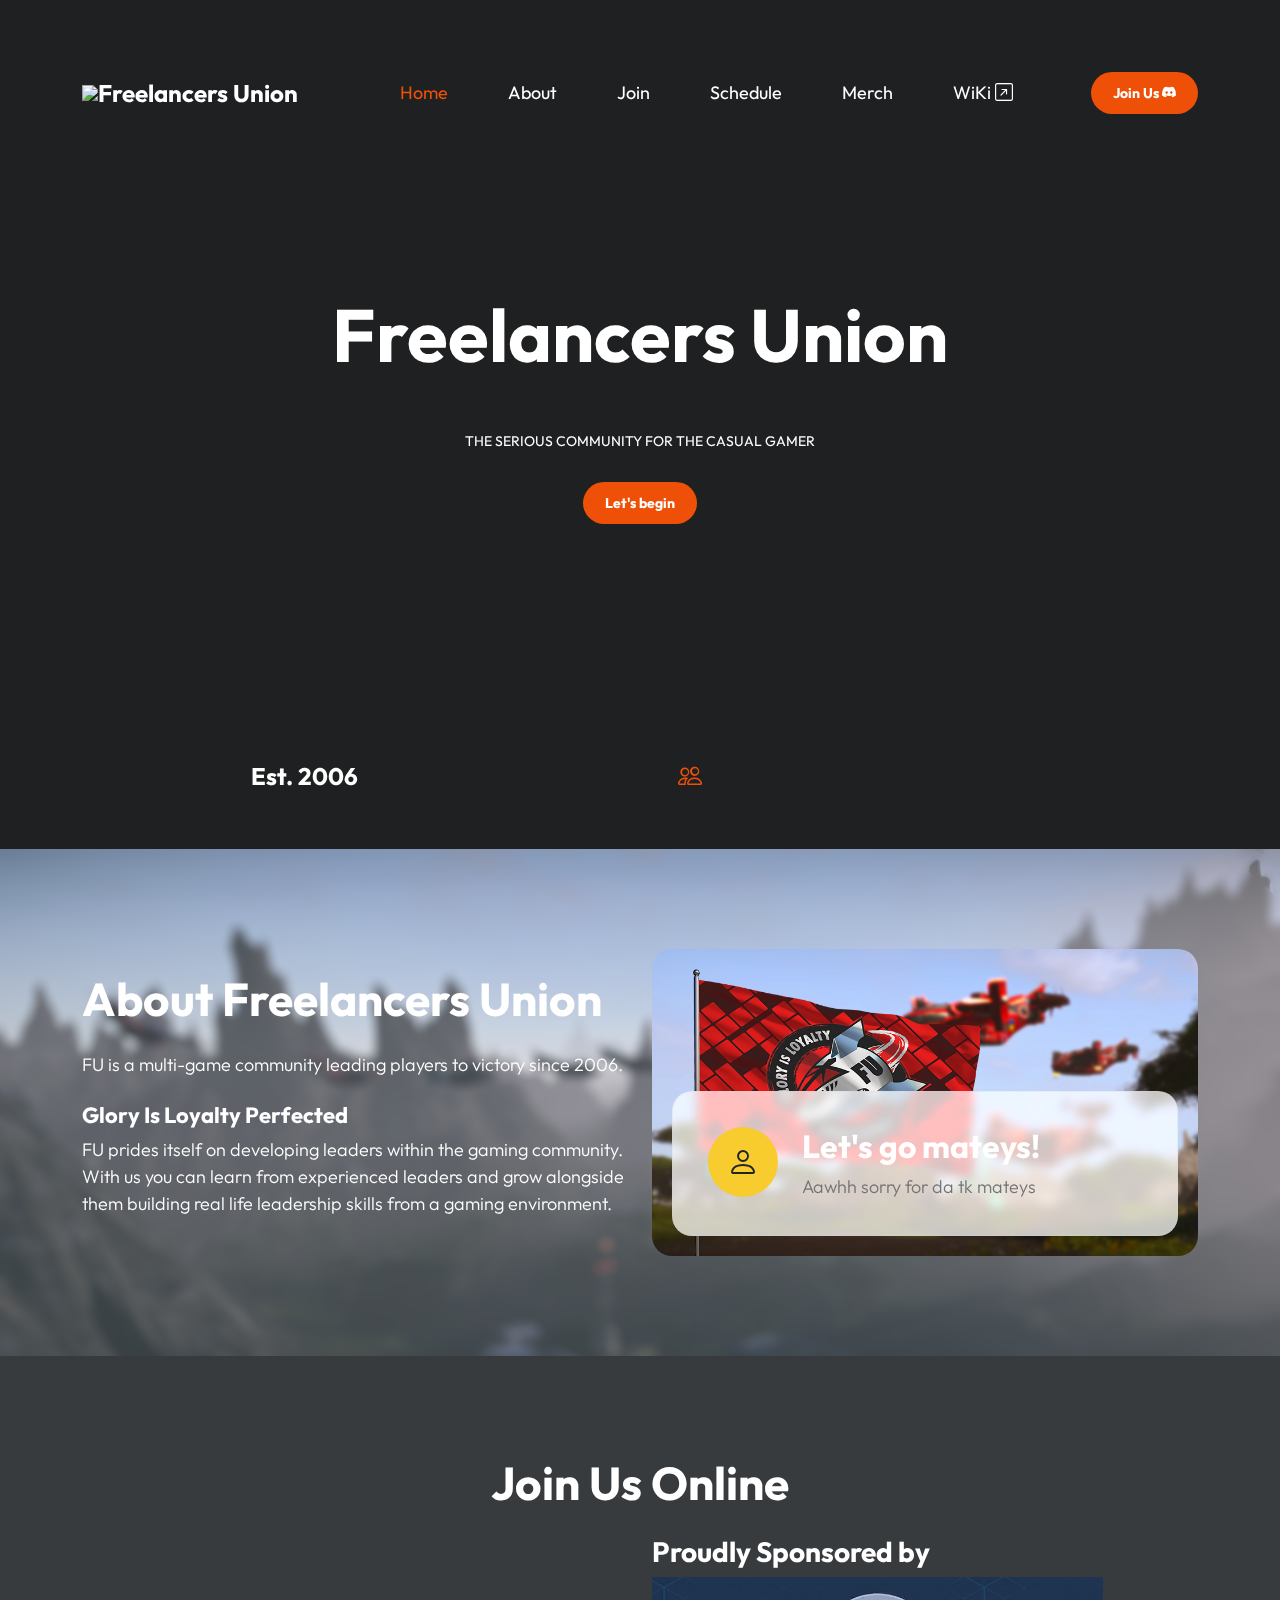
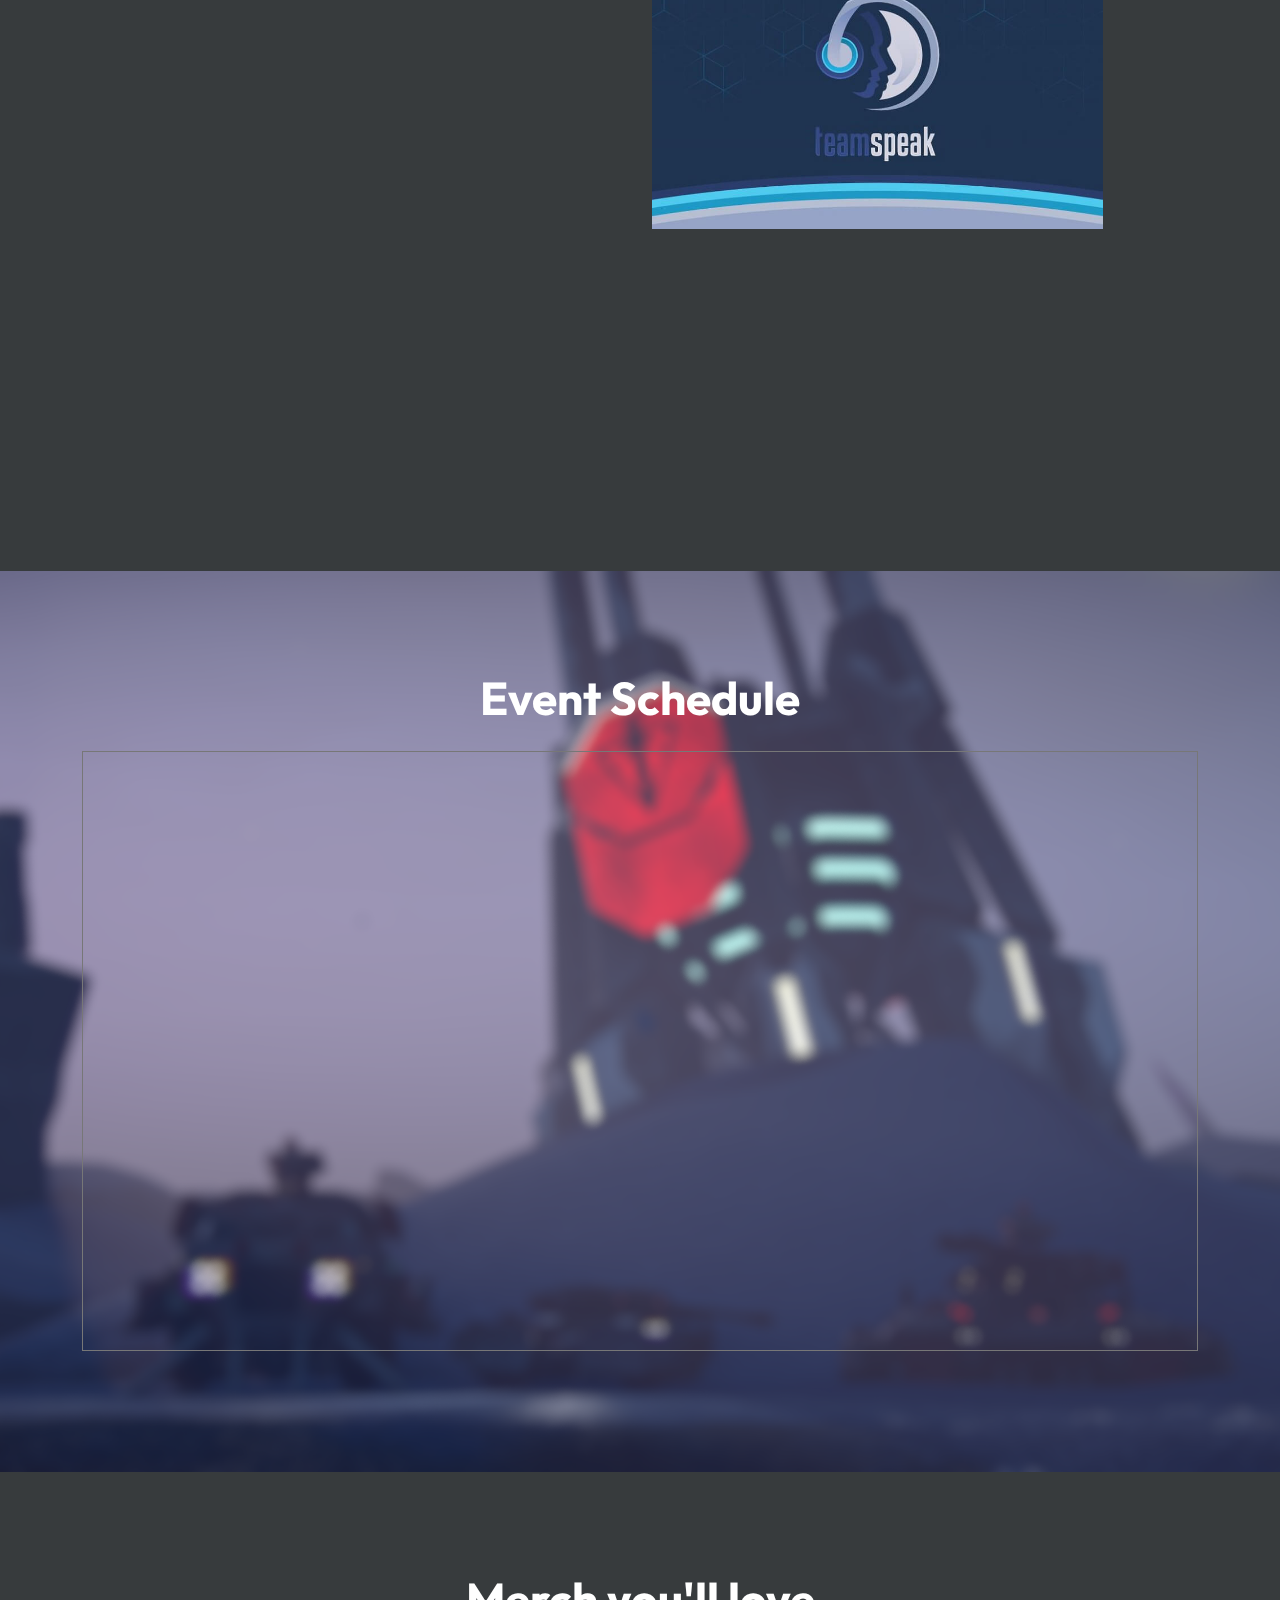
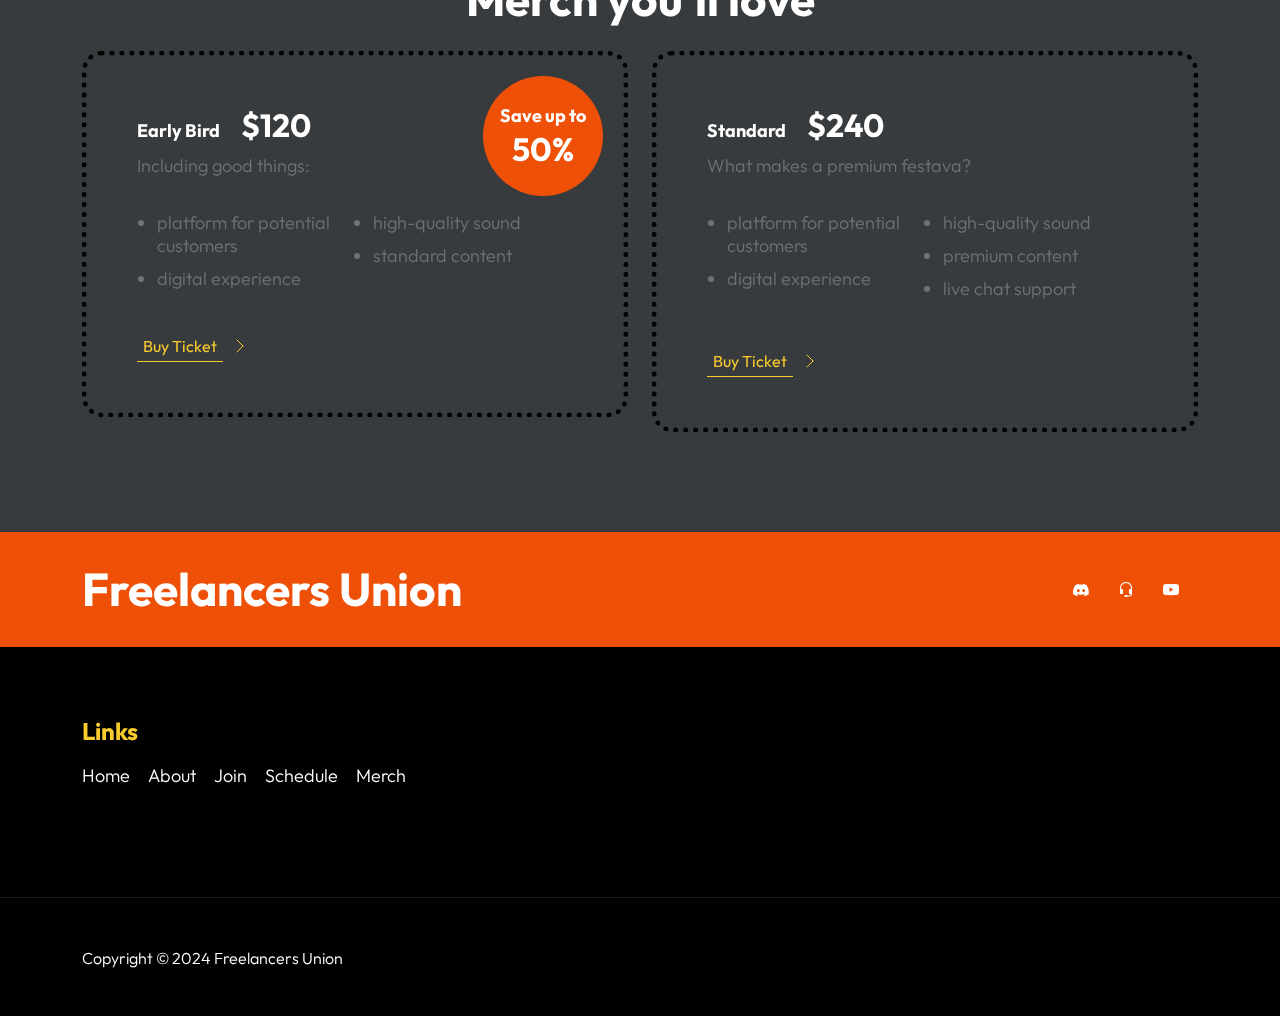
==== src/index.html @ ed197ad0 "WiP" ====
<!doctype html>
<html lang="en">
    <head>
        <meta charset="utf-8">
        <meta name="viewport" content="width=device-width, initial-scale=1">
        <link rel="icon" type="image/x-icon" href="favicon.ico">
        <meta name="description" content="">
        <meta name="author" content="">

        <title>Freelancers Union</title>

        <!-- CSS FILES -->        
        <link rel="preconnect" href="https://fonts.googleapis.com">
        
        <link rel="preconnect" href="https://fonts.gstatic.com" crossorigin>
        
        <link href="https://fonts.googleapis.com/css2?family=Outfit:wght@100;200;400;700&display=swap" rel="stylesheet">
                
        <link href="css/bootstrap.min.css" rel="stylesheet">

        <link href="css/bootstrap-icons.css" rel="stylesheet">

        <link href="css/templatemo-festava-live.css" rel="stylesheet">
        

    </head>
    
    <body>

        <main>




            <nav class="navbar navbar-expand-lg">
                <div class="container">
                    <img src="favicon.ico"></img>
                    <a class="navbar-brand" href="index.html">
                        Freelancers Union
                    </a>

                    <a href="https://discord.com/invite/axzCaZq" class="btn custom-btn d-lg-none ms-auto me-4" style="display: flex; align-items: center;">
                        Join Us 
                        <img src="images/white-discord.png" alt="Discord" style="height: 20px; margin-left: 5px;">
                    </a>
    
                    <button class="navbar-toggler" type="button" data-bs-toggle="collapse" data-bs-target="#navbarNav" aria-controls="navbarNav" aria-expanded="false" aria-label="Toggle navigation">
                        <span class="navbar-toggler-icon"></span>
                    </button>
    
                    <div class="collapse navbar-collapse" id="navbarNav">
                        <ul class="navbar-nav align-items-lg-center ms-auto me-lg-5">
                            <li class="nav-item">
                                <a class="nav-link click-scroll" href="#section_1">Home</a>
                            </li>
    
                            <li class="nav-item">
                                <a class="nav-link click-scroll" href="#section_2">About</a>
                            </li>
    
                            <li class="nav-item">
                                <a class="nav-link click-scroll" href="#section_3">Join</a>
                            </li>

                            <li class="nav-item">
                                <a class="nav-link click-scroll" href="#section_4">Schedule</a>
                            </li>

                            <li class="nav-item">
                                <a class="nav-link click-scroll" href="#section_5">Merch</a>
                            </li>

                            <li class="nav-item">
                                <a class="nav-link click-scroll" href="https://wiki.fugaming.org/" target="_blank">WiKi <span class="bi-arrow-up-right-square"></span></a>
                            </li>
                        </ul>

                        <a href="ticket.html" class="btn custom-btn d-lg-block d-none">Join Us <span class="bi-discord"></span></a>
                    </div>
                </div>
            </nav>
            

            <section class="hero-section" id="section_1">
                <div class="section-overlay"></div>

                <div class="container d-flex justify-content-center align-items-center">
                    <div class="row">

                        <div class="col-12 mt-auto mb-5 text-center">

                            <h1 class="text-white mb-5">Freelancers Union</h1>

                            <small>The Serious Community for the Casual Gamer</small>
                            <br>
                            
                            <a class="btn custom-btn smoothscroll" href="#section_2" style="margin-top: 30px;">Let's begin</a>
                        </div>

                        <div class="col-lg-12 col-12 mt-auto d-flex flex-column flex-lg-row text-center">
                            <div class="date-wrap">
                                <h5 class="text-white">
                                    Est. 2006
                                </h5>
                            </div>

                            <div class="location-wrap mx-auto py-3 py-lg-0">
                                <h5 class="text-white">
                                    <i class="custom-icon bi-people me-2"></i>
                                    <span id="member-count"></span></span></h5>
                            </div>

                        </div>
                    </div>
                </div>

                <!-- Uncomment this line if you want to add a video background -->
                <div class="video-wrap">
                    <video autoplay="" loop="" muted="" class="custom-video" poster="">
                        <source src="uploads/background-images/sanctuary_control_center_288.mp4" type="video/mp4"> 

                        Your browser does not support the video tag.
                    </video>
                </div>

            </section>


            <section class="about-section section-padding" id="section_2">
                <div class="container">
                    <div class="row">

                        <div class="col-lg-6 col-12 mb-4 mb-lg-0 d-flex align-items-center">
                            <div class="services-info">
                                <h2 class="text-white mb-4">About Freelancers Union</h2>

                                <p class="text-white">FU is a multi-game community leading players to victory since 2006.</p>

                                <h6 class="text-white mt-4">Glory Is Loyalty Perfected</h6>

                                <p class="text-white">FU prides itself on developing leaders within the gaming community.<br>
                                With us you can learn from experienced leaders and grow alongside them building real life leadership skills from a gaming environment.
                                </p>


                            </div>
                        </div>

                        <div class="col-lg-6 col-12">
                            <div class="about-text-wrap">
                                <img src="uploads/fu_banner.png" class="about-image img-fluid">

                                <div class="about-text-info d-flex">
                                    <div class="d-flex">
                                        <i class="about-text-icon bi-person"></i>
                                    </div>


                                    <div class="ms-4">
                                        <h3>Let's go mateys!</h3>

                                        <p class="mb-0">Aawhh sorry for da tk mateys</p>
                                    </div>
                                </div>
                            </div>
                        </div>

                    </div>
                </div>
            </section>


            <section class="artists-section section-padding" id="section_3">
                <div class="container">
                    <div class="row justify-content-center">

                        <div class="col-12 text-center">
                            <h2 class="mb-4">Join Us Online</h1>
                        </div>

                        <div class="col-lg-5 col-12">
                            <div class="artists-thumb">
                                <div class="artists-image-wrap">
                                    <iframe src="https://discord.com/widget?id=282514718445273089&theme=dark" width="500" height="500" allowtransparency="true" frameborder="0" sandbox="allow-popups allow-popups-to-escape-sandbox allow-same-origin allow-scripts"></iframe>
                                </div>

                            </div>
                        </div>

                        <div class="col-lg-5 col-12">
                            <div class="artists-thumb">
                                
                                <div >
                                    <h4>Proudly Sponsored by</h4>
                                    <img src="uploads/teamspeak-poster.jpg" class="artists-imzage img-fluid">
                                    <div id="ts3viewer_1119671" style=""> </div>

                                    <script src="https://static.tsviewer.com/short_expire/js/ts3viewer_loader.js"></script>
                                    <script>
                                    var ts3v_url_1 = "https://www.tsviewer.com/ts3viewer.php?ID=1119671&text=757575&text_size=12&text_family=1&text_s_color=000000&text_s_weight=normal&text_s_style=normal&text_s_variant=normal&text_s_decoration=none&text_i_color=&text_i_weight=normal&text_i_style=normal&text_i_variant=normal&text_i_decoration=none&text_c_color=&text_c_weight=normal&text_c_style=normal&text_c_variant=normal&text_c_decoration=none&text_u_color=000000&text_u_weight=normal&text_u_style=normal&text_u_variant=normal&text_u_decoration=none&hideEmptyChannels&iconset=default";
                                    ts3v_display.init(ts3v_url_1, 1119671, 100);
                                    </script>
                                </div>
                                
                            </div>
                        </div>

                    </div>
                </div>
            </section>


            <section class="schedule-section section-padding" id="section_4">
                <div class="container">
                    <div class="row">

                        <div class="col-12 text-center">
                            <h2 class="text-white mb-4">Event Schedule</h2>

                                <div class="calendar-container" style="overflow: hidden; margin: 15px auto;">
                                    <iframe src="https://calendar.google.com/calendar/embed?src=5tqbl0f85gel1hibqqi3crnjts4gulne%40import.calendar.google.com&ctz=Europe%2FLondon" style="border:solid 1px #777; width: 100%; height: 600px;" frameborder="0" scrolling="no"></iframe>
                                </div>
                        </div>
                    </div>
                </div>
            </section>


            <section class="pricing-section section-padding section-bg" id="section_5">
                <div class="container">
                    <div class="row">

                        <div class="col-lg-8 col-12 mx-auto">
                            <h2 class="text-center mb-4">Merch you'll love</h2>
                        </div>
                        
                        <div class="col-lg-6 col-12">
                            <div class="pricing-thumb">
                                <div class="d-flex">
                                    <div>
                                        <h3><small>Early Bird</small> $120</h3>

                                        <p>Including good things:</p>
                                    </div>

                                    <p class="pricing-tag ms-auto">Save up to <span>50%</span></h2>
                                </div>

                                <ul class="pricing-list mt-3">
                                    <li class="pricing-list-item">platform for potential customers</li>

                                    <li class="pricing-list-item">digital experience</li>

                                    <li class="pricing-list-item">high-quality sound</li>

                                    <li class="pricing-list-item">standard content</li>
                                </ul>

                                <a class="link-fx-1 color-contrast-higher mt-4" href="ticket.html">
                                    <span>Buy Ticket</span>
                                    <svg class="icon" viewBox="0 0 32 32" aria-hidden="true"><g fill="none" stroke="currentColor" stroke-linecap="round" stroke-linejoin="round"><circle cx="16" cy="16" r="15.5"></circle><line x1="10" y1="18" x2="16" y2="12"></line><line x1="16" y1="12" x2="22" y2="18"></line></g></svg>
                                </a>
                            </div>
                        </div>

                        <div class="col-lg-6 col-12 mt-4 mt-lg-0">
                            <div class="pricing-thumb">
                                <div class="d-flex">
                                    <div>
                                        <h3><small>Standard</small> $240</h3>

                                        <p>What makes a premium festava?</p>
                                    </div>
                                </div>

                                <ul class="pricing-list mt-3">
                                    <li class="pricing-list-item">platform for potential customers</li>

                                    <li class="pricing-list-item">digital experience</li>

                                    <li class="pricing-list-item">high-quality sound</li>

                                    <li class="pricing-list-item">premium content</li>
                                    
                                    <li class="pricing-list-item">live chat support</li>
                                </ul>

                                <a class="link-fx-1 color-contrast-higher mt-4" href="ticket.html">
                                    <span>Buy Ticket</span>
                                    <svg class="icon" viewBox="0 0 32 32" aria-hidden="true"><g fill="none" stroke="currentColor" stroke-linecap="round" stroke-linejoin="round"><circle cx="16" cy="16" r="15.5"></circle><line x1="10" y1="18" x2="16" y2="12"></line><line x1="16" y1="12" x2="22" y2="18"></line></g></svg>
                                </a>
                            </div>
                        </div>

                    </div>
                </div>
            </section>

        </main>


        <footer class="site-footer">
            <div class="site-footer-top">
                <div class="container">
                    <div class="row">

                        <div class="col-lg-6 col-12">
                            <h2 class="text-white mb-lg-0">Freelancers Union</h2>
                        </div>

                        <div class="col-lg-6 col-12 d-flex justify-content-lg-end align-items-center">
                            <ul class="social-icon d-flex justify-content-lg-end">
                                <li class="social-icon-item">
                                    <a href="https://discord.com/invite/axzCaZq" class="social-icon-link">
                                        <span class="bi-discord"></span>
                                    </a>
                                </li>
    
                                <li class="social-icon-item">
                                    <a href="https://invite.teamspeak.com/ts.fugaming.org/?password=futs" class="social-icon-link">
                                        <span class="bi-headset"></span>
                                    </a>
                                </li>
    
                                <li class="social-icon-item">
                                    <a href="https://www.youtube.com/@fugaming9505" class="social-icon-link">
                                        <span class="bi-youtube"></span>
                                    </a>
                                </li>

                            </ul>
                        </div>
                    </div>
                </div>
            </div>

            <div class="container">
                <div class="row">

                    <div class="col-lg-6 col-12 mb-4 pb-2">
                        <h5 class="site-footer-title mb-3">Links</h5>

                        <ul class="site-footer-links">
                            <li class="site-footer-link-item">
                                <a href="#" class="site-footer-link">Home</a>
                            </li>

                            <li class="site-footer-link-item">
                                <a href="#" class="site-footer-link">About</a>
                            </li>

                            <li class="site-footer-link-item">
                                <a href="#" class="site-footer-link">Join</a>
                            </li>

                            <li class="site-footer-link-item">
                                <a href="#" class="site-footer-link">Schedule</a>
                            </li>

                            <li class="site-footer-link-item">
                                <a href="#" class="site-footer-link">Merch</a>
                            </li>
                        </ul>
                    </div>

                </div>
            </div>

            <div class="site-footer-bottom">
                <div class="container">
                    <div class="row">

                        <div class="col-lg-3 col-12 mt-5">
                            <p class="copyright-text">Copyright © 2024 Freelancers Union</p>
                        </div>
                            </ul>
                        </div>
                    </div>
                </div>
            </div>
        </footer>

<!--

T e m p l a t e M o

-->

        <!-- JAVASCRIPT FILES -->
        <script src="js/jquery.min.js"></script>
        <script src="js/bootstrap.min.js"></script>
        <script src="js/jquery.sticky.js"></script>
        <script src="js/click-scroll.js"></script>
        <script src="js/custom.js"></script>
        <script src="js/discord.js"></script>
        <!-- <script src="js/ts3.js"></script> -->

    </body>
</html>
---- src/css/templatemo-festava-live.css ----
/*

TemplateMo 583 Festava Live

https://templatemo.com/tm-583-festava-live

*/

/*---------------------------------------
  CUSTOM PROPERTIES ( VARIABLES )             
-----------------------------------------*/
:root {
  --white-color: #ffffff;
  --primary-color: #f8cb2e;
  --secondary-color: #ee5007;
  --section-bg-color: #373b3d;
  --custom-btn-bg-color: #ee5007;
  --custom-btn-bg-hover-color: #c01f27;
  --dark-color: #000000;
  --p-color: #717275;
  --border-color: #7fffd4;
  --link-hover-color: #b22727;

  --body-font-family: "Outfit", sans-serif;

  --h1-font-size: 74px;
  --h2-font-size: 46px;
  --h3-font-size: 32px;
  --h4-font-size: 28px;
  --h5-font-size: 24px;
  --h6-font-size: 22px;
  --p-font-size: 18px;
  --btn-font-size: 14px;
  --copyright-font-size: 16px;

  --border-radius-large: 100px;
  --border-radius-medium: 20px;
  --border-radius-small: 10px;

  --font-weight-light: 300;
  --font-weight-normal: 400;
  --font-weight-bold: 700;
}

body {
  background-color: var(--section-bg-color);
  font-family: var(--body-font-family);
}

/*---------------------------------------
  TYPOGRAPHY               
-----------------------------------------*/

h2,
h3,
h4,
h5,
h6 {
  color: var(--white-color);
}

h1,
h2,
h3,
h4,
h5,
h6 {
  font-weight: var(--font-weight-bold);
}

h1 {
  font-size: var(--h1-font-size);
}

h2 {
  font-size: var(--h2-font-size);
}

h3 {
  font-size: var(--h3-font-size);
}

h4 {
  font-size: var(--h4-font-size);
}

h5 {
  font-size: var(--h5-font-size);
}

h6 {
  font-size: var(--h6-font-size);
}

p {
  color: var(--p-color);
  font-size: var(--p-font-size);
  font-weight: var(--font-weight-light);
}

ul li {
  color: var(--p-color);
  font-size: var(--p-font-size);
  font-weight: var(--font-weight-light);
}

a,
button {
  touch-action: manipulation;
  transition: all 0.3s;
}

a {
  display: inline-block;
  color: var(--primary-color);
  text-decoration: none;
}

a:hover {
  color: var(--link-hover-color);
}

b,
strong {
  font-weight: var(--font-weight-bold);
}

.link-fx-1 {
  color: var(--white-color);
  position: relative;
  display: inline-flex;
  align-items: center;
  height: 32px;
  padding: 0 6px;
  text-decoration: none;
  -webkit-font-smoothing: antialiased;
  -moz-osx-font-smoothing: grayscale;
}

.link-fx-1:hover {
  color: var(--link-hover-color);
}

.link-fx-1:hover::before {
  transform: translateX(17px) scaleX(0);
  transition: transform 0.2s;
}

.link-fx-1:hover .icon circle {
  stroke-dashoffset: 200;
  transition: stroke-dashoffset 0.2s 0.1s;
}

.link-fx-1:hover .icon line {
  transform: rotate(-180deg);
}

.link-fx-1:hover .icon line:last-child {
  transform: rotate(180deg);
}

.link-fx-1::before {
  content: "";
  position: absolute;
  bottom: 0;
  left: 0;
  width: 100%;
  height: 1px;
  background-color: currentColor;
  transform-origin: right center;
  transition: transform 0.2s 0.1s;
}

.link-fx-1 .icon {
  position: absolute;
  right: 0;
  bottom: 0;
  transform: translateX(100%) rotate(90deg);
  font-size: 32px;
}

.icon {
  --size: 1em;
  height: var(--size);
  width: var(--size);
  display: inline-block;
  color: inherit;
  fill: currentColor;
  line-height: 1;
  flex-shrink: 0;
  max-width: initial;
}

.link-fx-1 .icon circle {
  stroke-dasharray: 100;
  stroke-dashoffset: 100;
  transition: stroke-dashoffset 0.2s;
}

.link-fx-1 .icon line {
  transition: transform 0.4s;
  transform-origin: 13px 15px;
}

.link-fx-1 .icon line:last-child {
  transform-origin: 19px 15px;
}

/*---------------------------------------
  SECTION               
-----------------------------------------*/
.section-padding {
  padding-top: 100px;
  padding-bottom: 100px;
}

.section-bg {
  background-color: var(--section-bg-color);
}

.section-overlay {
  background-color: var(--dark-color);
  position: absolute;
  top: 0;
  left: 0;
  pointer-events: none;
  width: 100%;
  height: 100%;
  opacity: 0.35;
}

.section-overlay + .container {
  position: relative;
}

.tab-content {
  background-color: var(--white-color);
  border-radius: var(--border-radius-medium);
  padding: 45px;
}

.nav-tabs {
  background-color: var(--section-bg-color);
  border-radius: var(--border-radius-large);
  border-bottom: 0;
  padding: 15px;
}

.nav-tabs .nav-link {
  border-radius: var(--border-radius-large);
  border: 0;
  padding: 15px 25px;
  transition: all 0.3s;
}

.nav-tabs .nav-link:first-child {
  margin-right: 15px;
}

.nav-tabs .nav-item.show .nav-link,
.nav-tabs .nav-link.active,
.nav-tabs .nav-link:focus,
.nav-tabs .nav-link:hover {
  background: var(--white-color);
  box-shadow: 0 1rem 3rem rgba(0, 0, 0, 0.175);
  color: var(--primary-color);
}

.nav-tabs h5 {
  color: var(--p-color);
  margin-bottom: 0;
}

.nav-tabs .nav-link.active h5,
.nav-tabs .nav-link:focus h5,
.nav-tabs .nav-link:hover h5 {
  color: var(--primary-color);
}

/*---------------------------------------
  CUSTOM ICON COLOR               
-----------------------------------------*/
.custom-icon {
  color: var(--secondary-color);
}

/*---------------------------------------
  CUSTOM BUTTON               
-----------------------------------------*/
.custom-btn {
  background: var(--custom-btn-bg-color);
  border: 2px solid transparent;
  border-radius: var(--border-radius-large);
  color: var(--white-color);
  font-size: var(--btn-font-size);
  font-weight: var(--font-weight-bold);
  line-height: normal;
  transition: all 0.3s;
  padding: 10px 20px;
}

.custom-btn:hover {
  background: var(--custom-btn-bg-hover-color);
  color: var(--white-color);
}

.custom-border-btn {
  background: transparent;
  border: 2px solid var(--custom-btn-bg-color);
  color: var(--custom-btn-bg-color);
}

.navbar-expand-lg .navbar-nav .nav-link.custom-btn:hover,
.custom-border-btn:hover {
  background: var(--custom-btn-bg-hover-color);
  border-color: transparent;
  color: var(--white-color);
}

.custom-btn-bg-white {
  border-color: var(--white-color);
  color: var(--white-color);
}

/*---------------------------------------
  VIDEO              
-----------------------------------------*/
.video-wrap {
  z-index: -100;
}

.custom-video {
  position: absolute;
  top: 0;
  left: 0;
  object-fit: cover;
  width: 100%;
  height: 100%;
}

/*---------------------------------------
  SITE HEADER              
-----------------------------------------*/
.site-header {
  background-color: var(--primary-color);
  padding-top: 12px;
  padding-bottom: 12px;
}

/*---------------------------------------
  NAVIGATION              
-----------------------------------------*/
.sticky-wrapper {
  position: absolute;
  top: 0;
  right: 0;
  left: 0;
  margin-top: 51px;
}

.sticky-wrapper.is-sticky .navbar {
  background-color: var(--dark-color);
}

.navbar {
  background: transparent;
  z-index: 9;
}

.navbar-brand,
.navbar-brand:hover {
  color: var(--white-color);
  font-size: var(--h5-font-size);
  font-weight: var(--font-weight-bold);
}

.navbar-expand-lg .navbar-nav .nav-link {
  border-radius: var(--border-radius-large);
  margin: 10px;
  padding: 10px 20px;
}

.navbar-nav .nav-link {
  display: inline-block;
  color: var(--white-color);
  font-size: var(--p-font-size);
  font-weight: var(--font-weight-normal);
  position: relative;
  padding-top: 15px;
  padding-bottom: 15px;
}

.navbar-nav .nav-link.active,
.navbar-nav .nav-link:hover {
  color: var(--secondary-color);
}

.navbar-toggler {
  border: 0;
  padding: 0;
  cursor: pointer;
  margin: 0;
  width: 30px;
  height: 35px;
  outline: none;
}

.navbar-toggler:focus {
  outline: none;
  box-shadow: none;
}

.navbar-toggler[aria-expanded="true"] .navbar-toggler-icon {
  background: transparent;
}

.navbar-toggler[aria-expanded="true"] .navbar-toggler-icon:before,
.navbar-toggler[aria-expanded="true"] .navbar-toggler-icon:after {
  transition: top 300ms 50ms ease, -webkit-transform 300ms 350ms ease;
  transition: top 300ms 50ms ease, transform 300ms 350ms ease;
  transition: top 300ms 50ms ease, transform 300ms 350ms ease,
    -webkit-transform 300ms 350ms ease;
  top: 0;
}

.navbar-toggler[aria-expanded="true"] .navbar-toggler-icon:before {
  transform: rotate(45deg);
}

.navbar-toggler[aria-expanded="true"] .navbar-toggler-icon:after {
  transform: rotate(-45deg);
}

.navbar-toggler .navbar-toggler-icon {
  background: var(--white-color);
  transition: background 10ms 300ms ease;
  display: block;
  width: 30px;
  height: 2px;
  position: relative;
}

.navbar-toggler .navbar-toggler-icon:before,
.navbar-toggler .navbar-toggler-icon:after {
  transition: top 300ms 350ms ease, -webkit-transform 300ms 50ms ease;
  transition: top 300ms 350ms ease, transform 300ms 50ms ease;
  transition: top 300ms 350ms ease, transform 300ms 50ms ease,
    -webkit-transform 300ms 50ms ease;
  position: absolute;
  right: 0;
  left: 0;
  background: var(--white-color);
  width: 30px;
  height: 2px;
  content: "";
}

.navbar-toggler .navbar-toggler-icon::before {
  top: -8px;
}

.navbar-toggler .navbar-toggler-icon::after {
  top: 8px;
}

/*---------------------------------------
  HERO        
-----------------------------------------*/
.hero-section {
  position: relative;
  overflow: hidden;
  padding-top: 100px;
  height: calc(100vh - 51px);
}

.hero-section small {
  color: var(--white-color);
  text-transform: uppercase;
}

.hero-section .section-overlay {
  z-index: 2;
  opacity: 0.45;
}

.hero-section .container {
  position: relative;
  z-index: 2;
  height: 100%;
  padding-bottom: 50px;
}

.hero-section .container .row {
  height: 100%;
}

/*---------------------------------------
  ABOUT              
-----------------------------------------*/
.about-section {
  background-image: url("../uploads/fugg8-blur.png");
  background-color: #704010;
  background-repeat: no-repeat;
  background-size: cover;
  position: relative;
}

.about-image {
  border-radius: var(--border-radius-medium);
  display: block;
}

.about-text-wrap {
  position: relative;
}

.about-text-icon {
  background: var(--primary-color);
  border-radius: 100%;
  font-size: var(--h3-font-size);
  width: 70px;
  height: 70px;
  line-height: 70px;
  text-align: center;
}

.about-text-info {
  backdrop-filter: blur(5px) saturate(180%);
  -webkit-backdrop-filter: blur(5px) saturate(180%);
  background-color: rgba(255, 255, 255, 0.75);
  border-radius: var(--border-radius-medium);
  border: 1px solid rgba(209, 213, 219, 0.3);
  position: absolute;
  bottom: 0;
  right: 0;
  left: 0;
  margin: 20px;
  padding: 35px;
}

/*---------------------------------------
  TICKET               
-----------------------------------------*/
.ticket-section {
  background-image: url("../images/nicholas-green-unsplash-blur.jpg");
  background-repeat: no-repeat;
  background-size: cover;
  position: relative;
  padding-top: 130px;
}

.ticket-form {
  background: var(--white-color);
  border-radius: var(--border-radius-medium);
  padding: 50px;
}

.ticket-form .form-check {
  position: relative;
  min-height: 52px;
  padding-left: 35px;
}

.ticket-form .form-check .form-check-label {
  display: block;
  position: absolute;
  top: 50%;
  left: 50%;
  transform: translate(-50%, -50%);
  margin-top: 12px;
  margin-left: 35px;
  width: 100%;
  height: 100%;
}

/*---------------------------------------
  ARTISTS              
-----------------------------------------*/
.artists-thumb {
  position: relative;
  overflow: hidden;
  margin-bottom: 30px;
}

.artists-image {
  border-radius: var(--border-radius-medium);
  display: block;
  width: 100%;
}

.artists-thumb:hover .artists-hover {
  transform: translateY(0);
  opacity: 1;
}

.artists-hover {
  background-color: var(--primary-color);
  background-color: rgba(248, 203, 46, 0.75);
  border-radius: var(--border-radius-medium);
  backdrop-filter: blur(5px) saturate(180%);
  -webkit-backdrop-filter: blur(5px) saturate(180%);
  margin: 20px;
  padding: 35px;
  transition: all 0.5s ease;
  transform: translateY(100%);
  position: absolute;
  bottom: 0;
  right: 0;
  left: 0;
  opacity: 0;
}

.artists-hover p strong {
  color: var(--white-color);
  display: inline-block;
  min-width: 180px;
  margin-right: 20px;
}

.artists-hover p a {
  color: var(--secondary-color);
}

.artists-hover p a:hover {
  color: var(--white-color);
}

.artists-hover hr {
  margin: 1.5rem 0;
}

/*---------------------------------------
  SCHEDULE              
-----------------------------------------*/
.schedule-section {
  background-image: url("../uploads/fuad1-blur.png");
  background-color: #242424;
  background-repeat: no-repeat;
  background-position: center;
  background-size: cover;
}
.table-responsive {
  filter: drop-shadow(2px 2px 4px #606060);
}

.schedule-table {
  border-radius: var(--border-radius-medium);
  position: relative;
  overflow: hidden;
}

.schedule-table .bg-warning {
  background: #f0a5a5 !important;
}

.schedule-table thead th {
  background-color: var(--secondary-color);
}

.schedule-table th,
.schedule-table tr,
.schedule-table td {
  border-bottom-color: #363a3e;
  padding: 30px;
}

.schedule-table tr:last-child th,
.schedule-table tr:last-child td {
  border-bottom-color: transparent;
}

.schedule-table thead th {
  border-right: 1px solid #c7460a;
  border-bottom-color: transparent;
}

.schedule-table th + td {
  border-bottom: 0;
}

.schedule-table thead th:last-child {
  border-right-color: transparent;
}

.schedule-table .pop-background-image {
  background-image: url("../images/artists/joecalih-UmTZqmMvQcw-unsplash.jpg");
}

.schedule-table .rock-background-image {
  background-image: url("../images/artists/abstral-official-bdlMO9z5yco-unsplash.jpg");
}

.schedule-table .country-background-image {
  background-image: url("../images/artists/soundtrap-rAT6FJ6wltE-unsplash.jpg");
}

.table-background-image-wrap {
  background-repeat: no-repeat;
  background-position: center;
  background-size: cover;
  box-shadow: none;
  position: relative;
}

.schedule-table h3,
.schedule-table p {
  color: var(--white-color);
  position: relative;
  z-index: 2;
}

/*---------------------------------------
  PRICING              
-----------------------------------------*/
.pricing-thumb {
  border: 5px dotted var(--dark-color);
  border-radius: var(--border-radius-medium);
  position: relative;
  padding: 50px;
}

.pricing-thumb h3 small {
  display: inline-block;
  font-size: var(--p-font-size);
  margin-right: 15px;
}

.pricing-list {
  column-count: 2;
  padding-left: 20px;
}

.pricing-list-item {
  line-height: normal;
  margin-right: 10px;
  margin-bottom: 10px;
}

.pricing-tag {
  background-color: var(--secondary-color);
  border-radius: var(--border-radius-large);
  color: var(--white-color);
  font-weight: var(--font-weight-bold);
  text-align: center;
  display: flex;
  flex-direction: column;
  justify-content: center;
  align-items: center;
  width: 120px;
  height: 120px;
  position: absolute;
  top: 0;
  right: 0;
  margin: 20px;
}

.pricing-tag span {
  font-size: 180%;
  line-height: normal;
}

.pricing-thumb .link-fx-1 {
  color: var(--primary-color);
}

.pricing-thumb .link-fx-1:hover {
  color: var(--link-hover-color);
}

/*---------------------------------------
  CONTACT               
-----------------------------------------*/
.google-map {
  border-radius: var(--border-radius-medium);
}

/*---------------------------------------
  CUSTOM FORM               
-----------------------------------------*/
.custom-form .form-control {
  color: var(--p-color);
  margin-bottom: 24px;
  padding-top: 13px;
  padding-bottom: 13px;
  outline: none;
}

.custom-form button[type="submit"] {
  background: var(--custom-btn-bg-color);
  border: none;
  border-radius: var(--border-radius-large);
  color: var(--white-color);
  font-size: var(--p-font-size);
  font-weight: var(--font-weight-medium);
  transition: all 0.3s;
  margin-bottom: 0;
}

.custom-form button[type="submit"]:hover,
.custom-form button[type="submit"]:focus {
  background: var(--custom-btn-bg-hover-color);
  border-color: transparent;
}

/*---------------------------------------
  SITE FOOTER              
-----------------------------------------*/
.site-footer {
  background-color: var(--dark-color);
  position: relative;
  overflow: hidden;
  padding-bottom: 30px;
}

.site-footer-top {
  background-color: var(--secondary-color);
  background-image: url("../images/nainoa-shizuru-NcdG9mK3PBY-unsplash.jpg");
  background-repeat: no-repeat;
  margin-bottom: 70px;
  padding-top: 30px;
  padding-bottom: 30px;
}

.site-footer-bottom {
  border-top: 1px solid #1f1c1c;
  margin-top: 60px;
}

.site-footer-title {
  color: var(--primary-color);
}

.site-footer-link,
.copyright-text {
  color: var(--white-color);
}

.site-footer-links {
  padding-left: 0;
}

.site-footer-link-item {
  list-style: none;
  display: inline-block;
  margin-right: 15px;
}

.copyright-text {
  font-size: var(--copyright-font-size);
}

/*---------------------------------------
  SOCIAL ICON               
-----------------------------------------*/
.social-icon {
  margin: 0;
  padding: 0;
}

.social-icon-item {
  list-style: none;
  display: inline-block;
  vertical-align: top;
}

.social-icon-link {
  background: var(--secondary-color);
  border-radius: var(--border-radius-large);
  color: var(--white-color);
  font-size: var(--copyright-font-size);
  display: block;
  margin-right: 10px;
  text-align: center;
  width: 35px;
  height: 35px;
  line-height: 36px;
  transition: background 0.2s, color 0.2s;
}

.social-icon-link:hover {
  background: var(--primary-color);
  color: var(--white-color);
}

.social-icon-link span {
  display: block;
}

.social-icon-link span:hover::before {
  animation: spinAround 2s linear infinite;
}

@keyframes spinAround {
  from {
    transform: rotate(0deg);
  }
  to {
    transform: rotate(360deg);
  }
}

/*---------------------------------------
  RESPONSIVE STYLES               
-----------------------------------------*/
@media screen and (max-width: 991px) {
  h1 {
    font-size: 62px;
  }

  h2 {
    font-size: 36px;
  }

  h3 {
    font-size: 32px;
  }

  h4 {
    font-size: 28px;
  }

  h5 {
    font-size: 20px;
  }

  h6 {
    font-size: 18px;
  }

  .section-padding {
    padding-top: 50px;
    padding-bottom: 50px;
  }

  .navbar {
    background-color: var(--dark-color);
  }

  .navbar-expand-lg .navbar-nav {
    padding-bottom: 30px;
  }

  .navbar-expand-lg .navbar-nav .nav-link {
    padding: 0;
  }

  .hero-section {
    padding-top: 150px;
  }

  .pricing-thumb {
    padding: 35px;
  }

  .schedule-table h3 {
    font-size: 22px;
  }

  .schedule-table th {
    padding: 20px;
  }

  .schedule-table tr,
  .schedule-table td {
    padding: 25px;
  }

  .ticket-section {
    padding-top: 130px;
  }

  .ticket-form {
    padding: 30px;
  }
}

@media screen and (max-width: 767px) {
  .custom-btn {
    font-size: 14px;
    padding: 10px 20px;
  }
}

@media screen and (max-width: 480px) {
  h1 {
    font-size: 52px;
  }

  h2 {
    font-size: 28px;
  }

  h3 {
    font-size: 26px;
  }

  h4 {
    font-size: 22px;
  }

  h5 {
    font-size: 20px;
  }
}
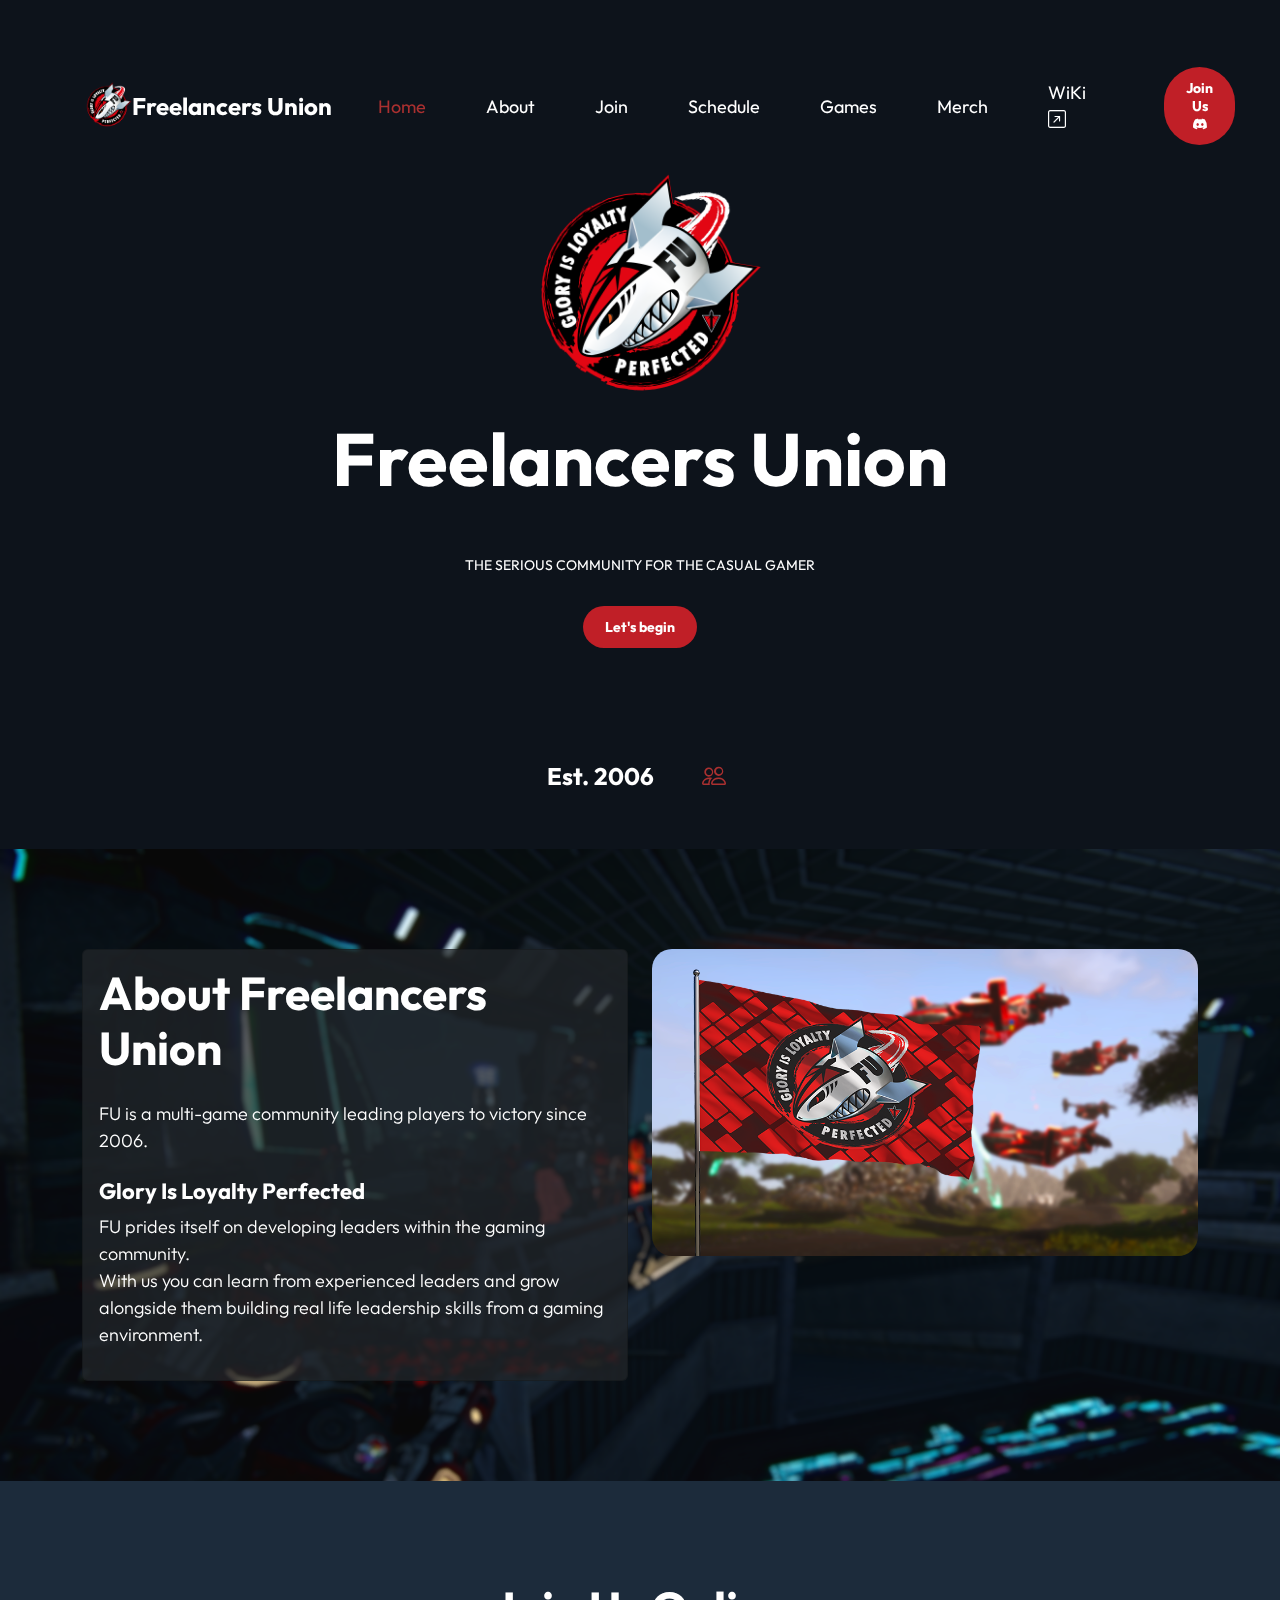
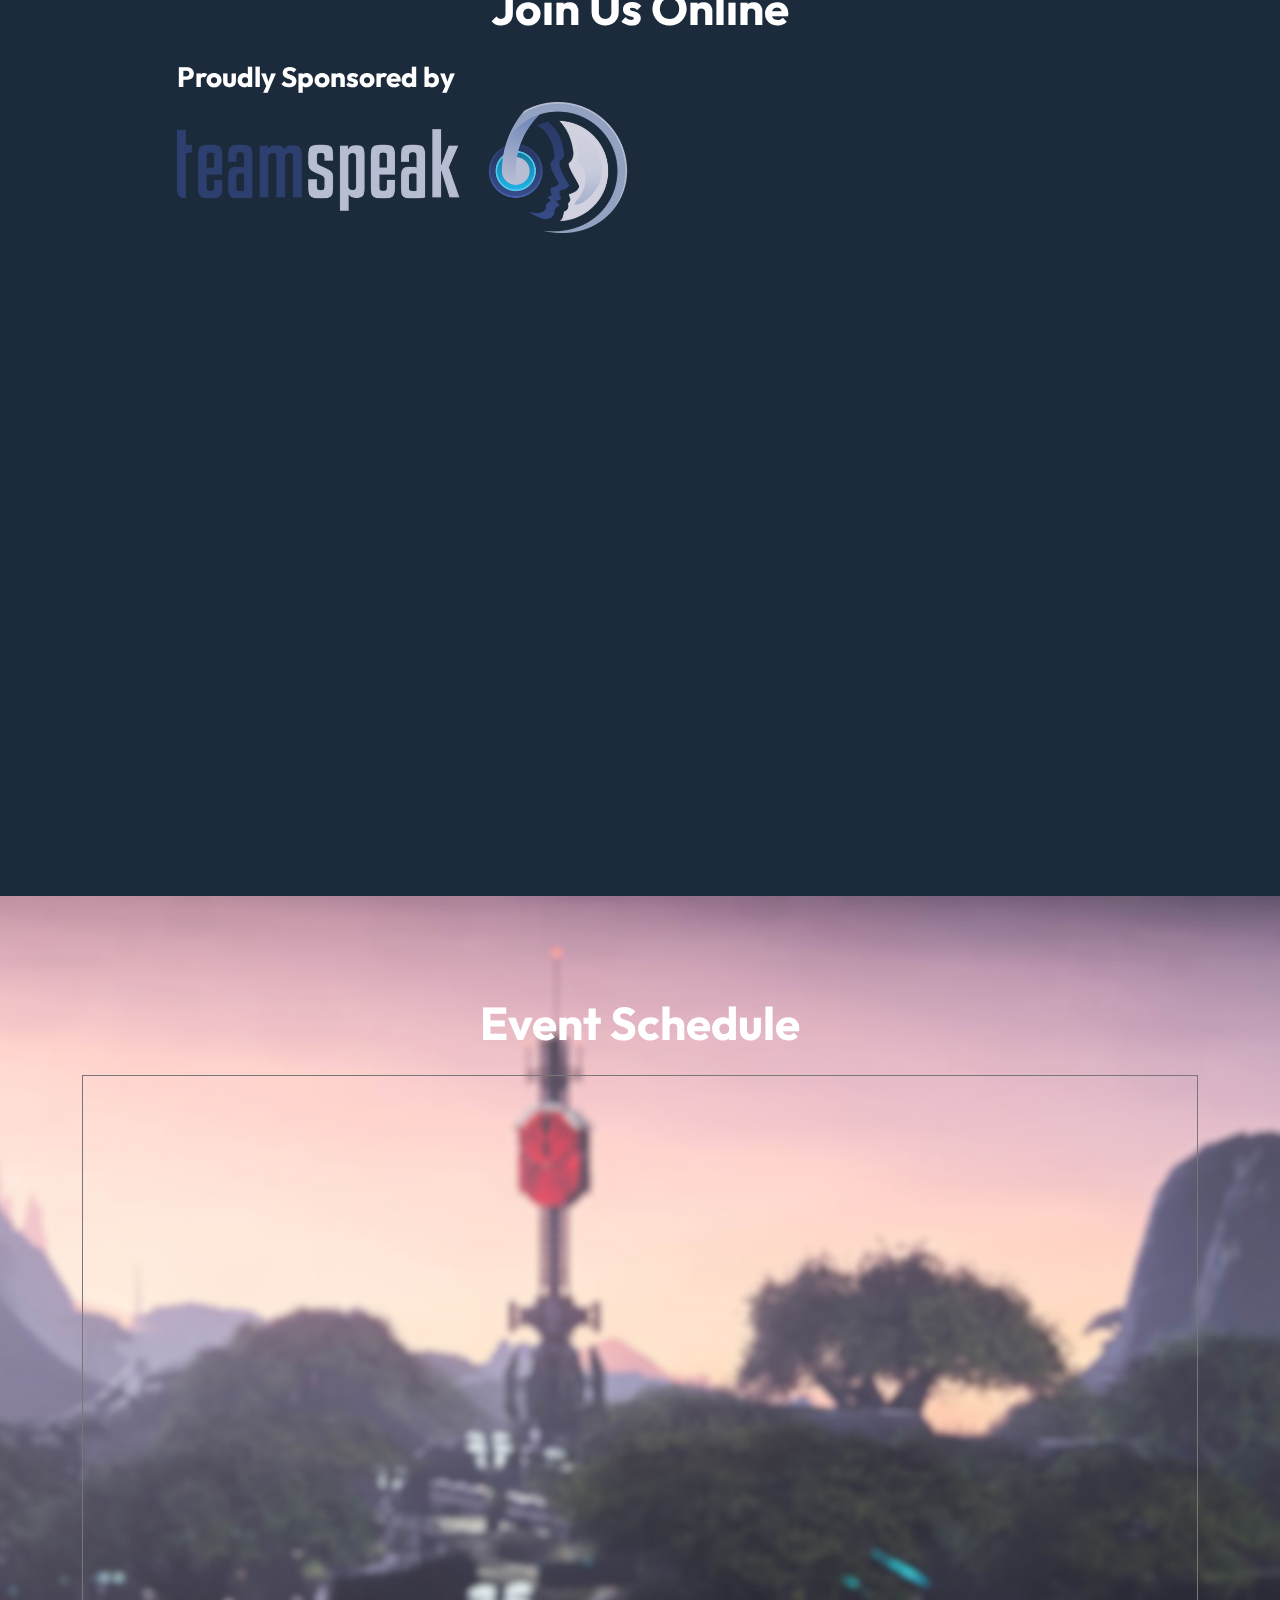
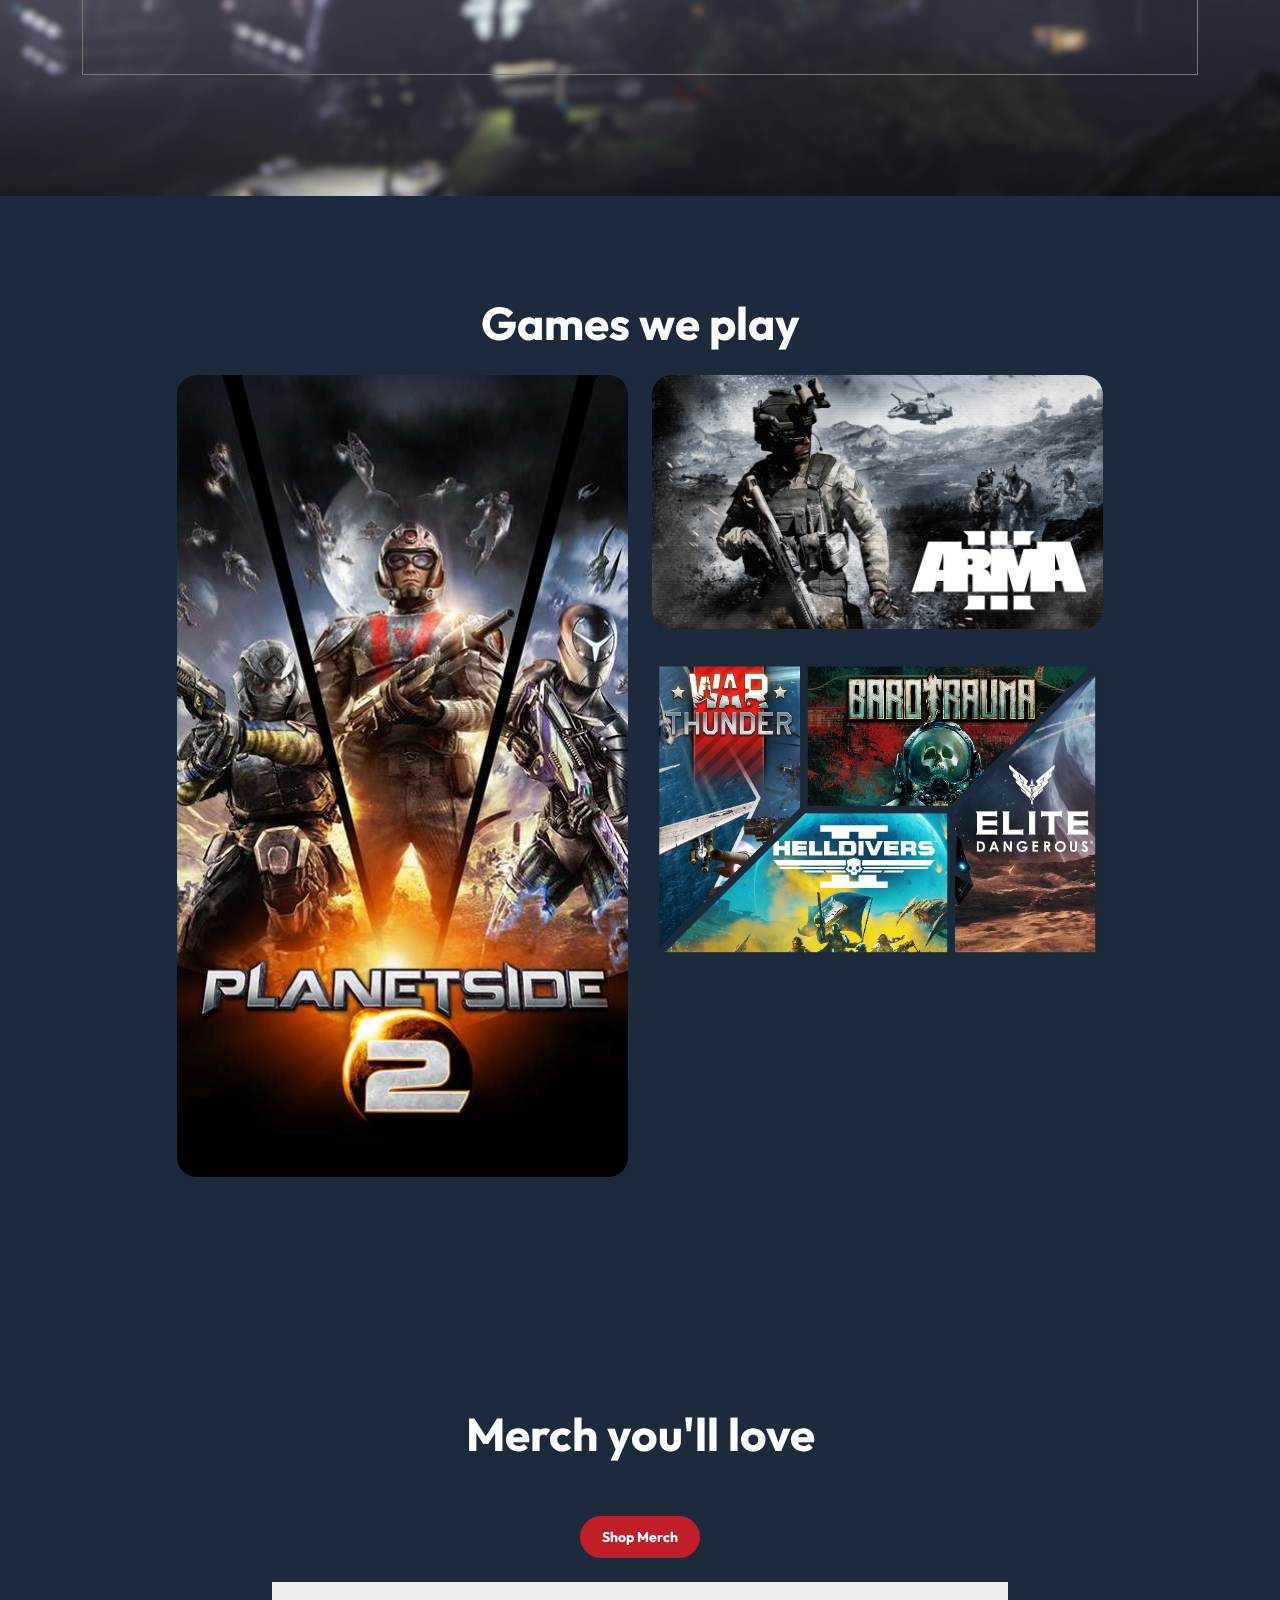
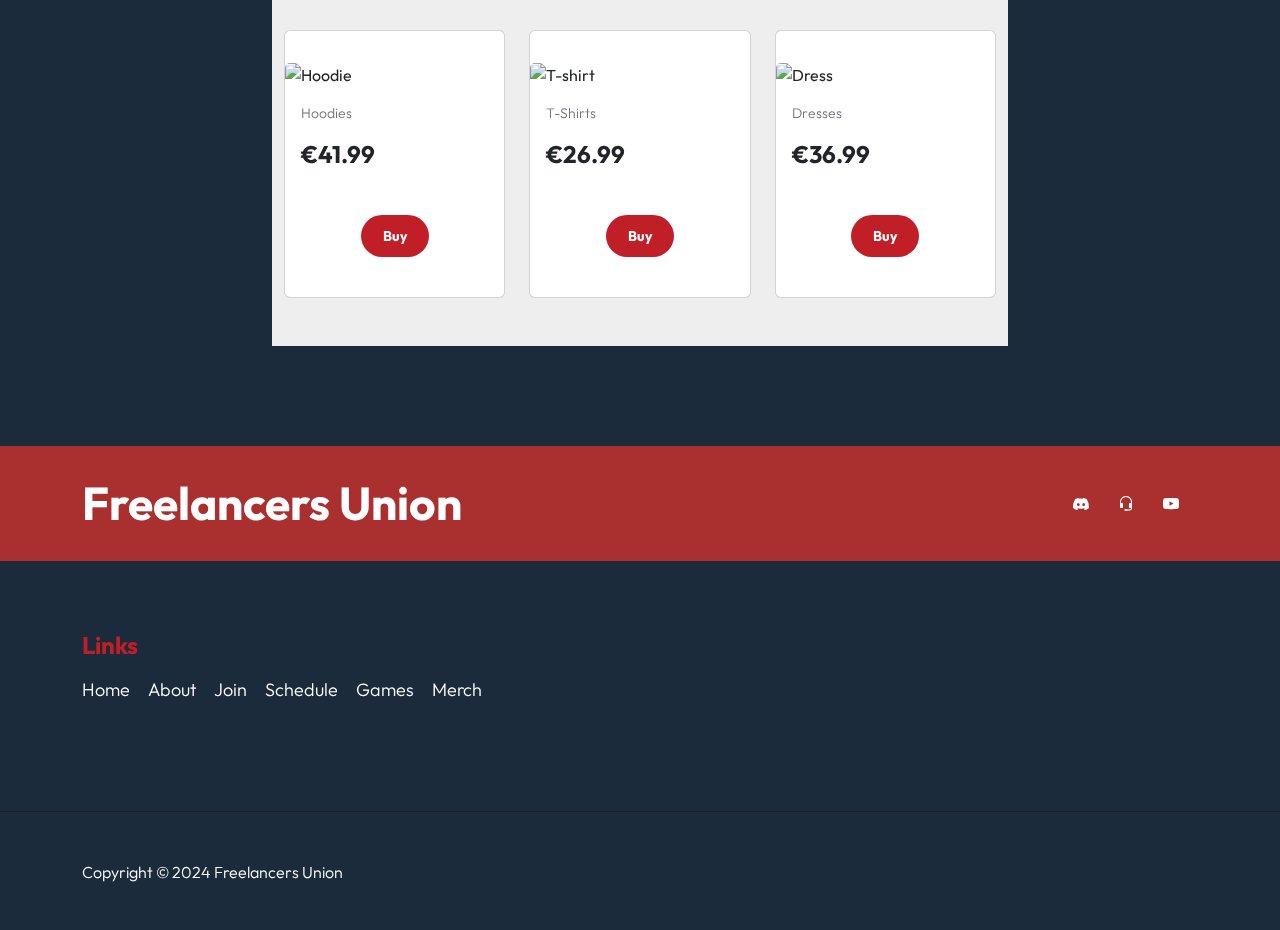
==== commit 65f873de: "much better" ====
--- a/src/index.html
+++ b/src/index.html
@@ -1,12 +1,19 @@
 <!doctype html>
 <html lang="en">
+
+
+<head>
+    <title>Home</title>
+
+
     <head>
         <meta charset="utf-8">
         <meta name="viewport" content="width=device-width, initial-scale=1">
         <link rel="icon" type="image/x-icon" href="favicon.ico">
-        <meta name="description" content="">
-        <meta name="author" content="">
-
+        <meta property="og:site_name" content="FREELANCERS UNION GAMING ORGANIZATION" />
+        <meta property="og:title" content="FREELANCERS UNION GAMING ORGANIZATION" />
+        <meta property="og:description" content="The Freelancers Union is a multi-game community with multiple activities every week" />
+        <meta property="og:image" content="uploads/pslogo1417p.png" />
         <title>Freelancers Union</title>
 
         <!-- CSS FILES -->        
@@ -32,17 +39,12 @@
 
 
 
-            <nav class="navbar navbar-expand-lg">
-                <div class="container">
-                    <img src="favicon.ico"></img>
+            <nav class="navbar navbar-expand-lg sticky-top">
+                <div class="container">
+                    <img src="uploads/pslogo1417p.png" height="50px"></img>
                     <a class="navbar-brand" href="index.html">
                         Freelancers Union
                     </a>
-
-                    <a href="https://discord.com/invite/axzCaZq" class="btn custom-btn d-lg-none ms-auto me-4" style="display: flex; align-items: center;">
-                        Join Us 
-                        <img src="images/white-discord.png" alt="Discord" style="height: 20px; margin-left: 5px;">
-                    </a>
     
                     <button class="navbar-toggler" type="button" data-bs-toggle="collapse" data-bs-target="#navbarNav" aria-controls="navbarNav" aria-expanded="false" aria-label="Toggle navigation">
                         <span class="navbar-toggler-icon"></span>
@@ -67,7 +69,11 @@
                             </li>
 
                             <li class="nav-item">
-                                <a class="nav-link click-scroll" href="#section_5">Merch</a>
+                                <a class="nav-link click-scroll" href="#section_5">Games</a>
+                            </li>
+
+                            <li class="nav-item">
+                                <a class="nav-link click-scroll" href="#section_6">Merch</a>
                             </li>
 
                             <li class="nav-item">
@@ -75,7 +81,7 @@
                             </li>
                         </ul>
 
-                        <a href="ticket.html" class="btn custom-btn d-lg-block d-none">Join Us <span class="bi-discord"></span></a>
+                        <a href="https://discord.com/invite/axzCaZq" class="btn custom-btn d-lg-block d-none" target="_blank">Join Us <span class="bi-discord"></span></a>
                     </div>
                 </div>
             </nav>
@@ -88,7 +94,7 @@
                     <div class="row">
 
                         <div class="col-12 mt-auto mb-5 text-center">
-
+                            <img src="uploads/pslogo1417p.png" width="30%"></img>
                             <h1 class="text-white mb-5">Freelancers Union</h1>
 
                             <small>The Serious Community for the Casual Gamer</small>
@@ -97,14 +103,14 @@
                             <a class="btn custom-btn smoothscroll" href="#section_2" style="margin-top: 30px;">Let's begin</a>
                         </div>
 
-                        <div class="col-lg-12 col-12 mt-auto d-flex flex-column flex-lg-row text-center">
-                            <div class="date-wrap">
+                        <div class="col-lg-12 col-12 mt-auto d-flex flex-column flex-lg-row text-center justify-content-center align-items-center">
+                            <div class="date-wrap me-lg-5">
                                 <h5 class="text-white">
                                     Est. 2006
                                 </h5>
                             </div>
 
-                            <div class="location-wrap mx-auto py-3 py-lg-0">
+                            <div class="location-wrap py-3 py-lg-0">
                                 <h5 class="text-white">
                                     <i class="custom-icon bi-people me-2"></i>
                                     <span id="member-count"></span></span></h5>
@@ -131,18 +137,15 @@
                     <div class="row">
 
                         <div class="col-lg-6 col-12 mb-4 mb-lg-0 d-flex align-items-center">
-                            <div class="services-info">
-                                <h2 class="text-white mb-4">About Freelancers Union</h2>
-
-                                <p class="text-white">FU is a multi-game community leading players to victory since 2006.</p>
-
-                                <h6 class="text-white mt-4">Glory Is Loyalty Perfected</h6>
-
-                                <p class="text-white">FU prides itself on developing leaders within the gaming community.<br>
-                                With us you can learn from experienced leaders and grow alongside them building real life leadership skills from a gaming environment.
-                                </p>
-
-
+                            <div class="card bg-dark bg-opacity-75 text-white">
+                                <div class="card-body">
+                                    <h2 class="mb-4">About Freelancers Union</h2>
+                                    <p>FU is a multi-game community leading players to victory since 2006.</p>
+                                    <h6 class="mt-4">Glory Is Loyalty Perfected</h6>
+                                    <p>FU prides itself on developing leaders within the gaming community.<br>
+                                    With us you can learn from experienced leaders and grow alongside them building real life leadership skills from a gaming environment.
+                                    </p>
+                                </div>
                             </div>
                         </div>
 
@@ -150,18 +153,6 @@
                             <div class="about-text-wrap">
                                 <img src="uploads/fu_banner.png" class="about-image img-fluid">
 
-                                <div class="about-text-info d-flex">
-                                    <div class="d-flex">
-                                        <i class="about-text-icon bi-person"></i>
-                                    </div>
-
-
-                                    <div class="ms-4">
-                                        <h3>Let's go mateys!</h3>
-
-                                        <p class="mb-0">Aawhh sorry for da tk mateys</p>
-                                    </div>
-                                </div>
                             </div>
                         </div>
 
@@ -178,119 +169,252 @@
                             <h2 class="mb-4">Join Us Online</h1>
                         </div>
 
+                        <div class="col-lg-5 col-12">
+                            <div class="artists-thumb">
+                                <div >
+                                    <h4>Proudly Sponsored by</h4>
+                                    <img src="uploads/ts-logo-horizontal-rgb.png" class="artists-imzage img-fluid">
+                                    <div id="ts3viewer_1119671" style="background-color:rgb(55, 59, 61); "> </div>
+
+                                    <script src="https://static.tsviewer.com/short_expire/js/ts3viewer_loader.js"></script>
+                                    <script>
+                                    var ts3v_url_1 = "https://www.tsviewer.com/ts3viewer.php?ID=1119671&text=b3b3b3&text_size=13&text_family=1&text_s_color=ffffff&text_s_weight=bold&text_s_style=normal&text_s_variant=normal&text_s_decoration=underline&text_i_color=ffffff&text_i_weight=normal&text_i_style=normal&text_i_variant=normal&text_i_decoration=none&text_c_color=b3b3b3&text_c_weight=normal&text_c_style=normal&text_c_variant=normal&text_c_decoration=none&text_u_color=ffffff&text_u_weight=normal&text_u_style=normal&text_u_variant=normal&text_u_decoration=none&text_s_color_h=&text_s_weight_h=bold&text_s_style_h=normal&text_s_variant_h=normal&text_s_decoration_h=underline&text_i_color_h=ffffff&text_i_weight_h=bold&text_i_style_h=normal&text_i_variant_h=normal&text_i_decoration_h=none&text_c_color_h=&text_c_weight_h=normal&text_c_style_h=normal&text_c_variant_h=normal&text_c_decoration_h=none&text_u_color_h=&text_u_weight_h=bold&text_u_style_h=normal&text_u_variant_h=normal&text_u_decoration_h=underline&hideEmptyChannels&iconset=default_colored_2014_tsv";
+                                    ts3v_display.init(ts3v_url_1, 1119671, 100);
+                                    </script>
+                                </div>
+
+                            </div>
+                        </div>
+
+                        <div class="col-lg-5 col-12">
+                            <div class="artists-thumb">
+                                
+                                <div class="artists-image-wrap">
+                                    <iframe src="https://discord.com/widget?id=282514718445273089&theme=dark" width="500" height="700" allowtransparency="true" frameborder="0" sandbox="allow-popups allow-popups-to-escape-sandbox allow-same-origin allow-scripts"></iframe>
+                                </div>
+
+                                
+                            </div>
+                        </div>
+
+                    </div>
+                </div>
+            </section>
+
+
+            <section class="schedule-section section-padding" id="section_4">
+                <div class="container">
+                    <div class="row">
+
+                        <div class="col-12 text-center">
+                            <h2 class="text-white mb-4">Event Schedule</h2>
+
+                                <div class="calendar-container" style="overflow: hidden; margin: 15px auto;">
+                                    <iframe src="https://calendar.google.com/calendar/embed?src=5tqbl0f85gel1hibqqi3crnjts4gulne%40import.calendar.google.com&ctz=Europe%2FLondon" style="border:solid 1px #777; width: 100%; height: 600px;" frameborder="0" scrolling="no"></iframe>
+                                </div>
+                        </div>
+                    </div>
+                </div>
+            </section>
+
+
+
+            <section class="games-section section-padding" id="section_5">
+                <div class="container">
+                    <div class="row justify-content-center">
+    
+                        <div class="col-12 text-center">
+                            <h2 class="mb-4">Games we play</h1>
+                        </div>
+    
                         <div class="col-lg-5 col-12">
                             <div class="artists-thumb">
                                 <div class="artists-image-wrap">
-                                    <iframe src="https://discord.com/widget?id=282514718445273089&theme=dark" width="500" height="500" allowtransparency="true" frameborder="0" sandbox="allow-popups allow-popups-to-escape-sandbox allow-same-origin allow-scripts"></iframe>
-                                </div>
-
-                            </div>
-                        </div>
-
+                                    <img src="uploads/ps2-tol.jpg"
+                                        class="artists-image img-fluid">
+                                </div>
+    
+                                <div class="artists-hover">
+                                    <p>
+                                        <strong>Name:</strong>
+                                        PlanetSide 2
+                                    </p>
+    
+                                    <p>
+                                        <strong>Online Members:</strong>
+                                        <span id="outfit-count">0</span></span></h5>
+                                    </p>
+    
+                                    <p>
+                                        <strong>Ops Night:</strong>
+                                        Weds @ <span id="ps2-local-time"></span>
+                                    </p>
+    
+                                    <hr>
+    
+                                    <p class="mb-0">
+                                        <strong>FISU Stats:</strong>
+                                        <a href="https://ps2.fisu.pw/outfit/?name=fu"><b>[FU]</b></a>
+                                    </p>
+                                </div>
+                            </div>
+                        </div>
+    
                         <div class="col-lg-5 col-12">
                             <div class="artists-thumb">
-                                
-                                <div >
-                                    <h4>Proudly Sponsored by</h4>
-                                    <img src="uploads/teamspeak-poster.jpg" class="artists-imzage img-fluid">
-                                    <div id="ts3viewer_1119671" style=""> </div>
-
-                                    <script src="https://static.tsviewer.com/short_expire/js/ts3viewer_loader.js"></script>
-                                    <script>
-                                    var ts3v_url_1 = "https://www.tsviewer.com/ts3viewer.php?ID=1119671&text=757575&text_size=12&text_family=1&text_s_color=000000&text_s_weight=normal&text_s_style=normal&text_s_variant=normal&text_s_decoration=none&text_i_color=&text_i_weight=normal&text_i_style=normal&text_i_variant=normal&text_i_decoration=none&text_c_color=&text_c_weight=normal&text_c_style=normal&text_c_variant=normal&text_c_decoration=none&text_u_color=000000&text_u_weight=normal&text_u_style=normal&text_u_variant=normal&text_u_decoration=none&hideEmptyChannels&iconset=default";
-                                    ts3v_display.init(ts3v_url_1, 1119671, 100);
-                                    </script>
-                                </div>
-                                
-                            </div>
-                        </div>
-
+                                <div class="artists-image-wrap">
+                                    <img src="uploads/Arma-3.jpg"
+                                        class="artists-image img-fluid">
+                                </div>
+    
+                                <div class="artists-hover">
+                                    <p>
+                                        <strong>Name:</strong>
+                                        Arma 3
+                                    </p>
+    
+                                    <p>
+                                        <strong>Ops Night:</strong>
+                                        Fri @ <span id="arma-local-time"></span>
+                                    </p>
+    
+                                    <hr>
+    
+                                    <p class="mb-0">
+                                        <strong>Mission board:</strong>
+                                        <a href="https://a3.fugaming.org/"><b>a3.fugaming.org</b></a>
+                                    </p>
+                                </div>
+                            </div>
+    
+                            <div class="artists-thumb">
+                                <img src="uploads/MixCollage-15-Nov-2024-09-52-PM-2760.jpg"
+                                    class="artists-image img-fluid">
+    
+                                <div class="artists-hover">
+                                    <p>
+                                        <strong>Plus loads more games played all the time!</strong>
+                                        Variety nights and Play With Your Mates every month
+                                    </p>
+                                    <hr>
+                                </div>
+                            </div>
+                        </div>
+    
                     </div>
                 </div>
             </section>
 
 
-            <section class="schedule-section section-padding" id="section_4">
-                <div class="container">
-                    <div class="row">
-
-                        <div class="col-12 text-center">
-                            <h2 class="text-white mb-4">Event Schedule</h2>
-
-                                <div class="calendar-container" style="overflow: hidden; margin: 15px auto;">
-                                    <iframe src="https://calendar.google.com/calendar/embed?src=5tqbl0f85gel1hibqqi3crnjts4gulne%40import.calendar.google.com&ctz=Europe%2FLondon" style="border:solid 1px #777; width: 100%; height: 600px;" frameborder="0" scrolling="no"></iframe>
-                                </div>
-                        </div>
-                    </div>
-                </div>
-            </section>
-
-
-            <section class="pricing-section section-padding section-bg" id="section_5">
+            <section class="pricing-section section-padding section-bg" id="section_6">
                 <div class="container">
                     <div class="row">
 
                         <div class="col-lg-8 col-12 mx-auto">
                             <h2 class="text-center mb-4">Merch you'll love</h2>
-                        </div>
-                        
-                        <div class="col-lg-6 col-12">
-                            <div class="pricing-thumb">
-                                <div class="d-flex">
-                                    <div>
-                                        <h3><small>Early Bird</small> $120</h3>
-
-                                        <p>Including good things:</p>
+                            <div class="text-center mb-4">
+                                <a class="btn custom-btn smoothscroll" href="https://freelancers-union-gaming.myspreadshop.fi/" style="margin-top: 30px;" target="_blank">Shop Merch</a>
+                            </div>
+                            <div>
+                                <section style="background-color: #eee;">
+                                    <div class="container py-5">
+                                      <div class="row">
+                                        <div class="col-md-12 col-lg-4 mb-4 mb-lg-0">
+                                          <div class="card">
+                                            <div class="d-flex justify-content-between p-3">
+                                            </div>
+                                            <img src="https://image.spreadshirtmedia.net/image-server/v1/products/T20A1PA5098PT17X205Y35D152008356W12996H12996/views/1,width=650,height=650,appearanceId=1,backgroundColor=ffffff.jpg"
+                                              class="card-img-top" alt="Hoodie" />
+                                            <div class="card-body">
+                                              <div class="d-flex justify-content-between">
+                                                <p class="small"><a href="#!" class="text-muted">Hoodies</a></p>
+                                              </div>
+                                  
+                                              <div class="d-flex justify-content-between mb-3">
+                                                <h5 class="text-dark mb-0">€41.99</h5>
+                                              </div>
+                                              <div class="d-flex justify-content-center mb-3">
+                                                <a class="btn custom-btn smoothscroll" href="https://freelancers-union-gaming.myspreadshop.fi/decal+and+black+text-A5ba7da7d22250917078620b5?productType=20&sellable=jw8Vo0vrY3fdarqmM2gm-20-22&appearance=1" style="margin-top: 30px;" target="_blank">Buy</a>
+                                              </div>
+                                  
+                                              <div class="d-flex justify-content-between mb-2">
+                                                <div class="ms-auto text-warning">
+                                                  <i class="fa fa-star"></i>
+                                                  <i class="fa fa-star"></i>
+                                                  <i class="fa fa-star"></i>
+                                                  <i class="fa fa-star"></i>
+                                                  <i class="fa fa-star"></i>
+                                                </div>
+                                              </div>
+                                            </div>
+                                          </div>
+                                        </div>
+                                        <div class="col-md-6 col-lg-4 mb-4 mb-md-0">
+                                          <div class="card">
+                                            <div class="d-flex justify-content-between p-3">
+                                            </div>
+                                            <img src="https://image.spreadshirtmedia.net/image-server/v1/products/T812A2PA5886PT17X181Y17D151838212W15469H15469/views/1,width=650,height=650,appearanceId=2,backgroundColor=ffffff.jpg"
+                                              class="card-img-top" alt="T-shirt" />
+                                            <div class="card-body">
+                                              <div class="d-flex justify-content-between">
+                                                <p class="small"><a href="#!" class="text-muted">T-Shirts</a></p>
+                                              </div>
+                                  
+                                              <div class="d-flex justify-content-between mb-3">
+                                                <h5 class="text-dark mb-0">€26.99</h5>
+                                              </div>
+                                              <div class="d-flex justify-content-center mb-3">
+                                                <a class="btn custom-btn smoothscroll" href="https://freelancers-union-gaming.myspreadshop.fi/decal+and+text-A5ba16763e4474270ac4a6d49?productType=812&sellable=lzb9NAy8Vet37M048Lxr-812-7&appearance=2" style="margin-top: 30px;" target="_blank">Buy</a>
+                                              </div>
+                                  
+                                              <div class="d-flex justify-content-between mb-2">
+                                                <div class="ms-auto text-warning">
+                                                  <i class="fas fa-star"></i>
+                                                  <i class="fas fa-star"></i>
+                                                  <i class="fas fa-star"></i>
+                                                  <i class="fas fa-star"></i>
+                                                  <i class="far fa-star"></i>
+                                                </div>
+                                              </div>
+                                            </div>
+                                          </div>
+                                        </div>
+                                        <div class="col-md-6 col-lg-4 mb-4 mb-md-0">
+                                          <div class="card">
+                                            <div class="d-flex justify-content-between p-3">
+                                            </div>
+                                            <img src="https://image.spreadshirtmedia.net/image-server/v1/products/T2453A2PA6828PT32X184Y16D151563933W8000H8000/views/1,width=650,height=650,appearanceId=2,backgroundColor=ffffff/official-t-shirt-of-the-freelancers-union-gaming-community.jpg"
+                                              class="card-img-top" alt="Dress" />
+                                            <div class="card-body">
+                                              <div class="d-flex justify-content-between">
+                                                <p class="small"><a href="#!" class="text-muted">Dresses</a></p>
+                                              </div>
+                                  
+                                              <div class="d-flex justify-content-between mb-3">
+                                                <h5 class="text-dark mb-0">€36.99</h5>
+                                              </div>
+                                              <div class="d-flex justify-content-center mb-3">
+                                                <a class="btn custom-btn smoothscroll" href="https://freelancers-union-gaming.myspreadshop.fi/freelancers+union-A5b97d9265fd3e423d700ac02?productType=2453&sellable=wQDLa1gaRvc9DBMDxyq3-2453-207&appearance=2&size=1" style="margin-top: 30px;" target="_blank">Buy</a>
+                                              </div>
+                                  
+                                              <div class="d-flex justify-content-between mb-2">
+                                                <div class="ms-auto text-warning">
+                                                  <i class="fa fa-star"></i>
+                                                  <i class="fas fa-star"></i>
+                                                  <i class="fas fa-star"></i>
+                                                  <i class="fas fa-star"></i>
+                                                  <i class="fas fa-star-half-alt"></i>
+                                                </div>
+                                              </div>
+                                            </div>
+                                          </div>
+                                        </div>
+                                      </div>
                                     </div>
-
-                                    <p class="pricing-tag ms-auto">Save up to <span>50%</span></h2>
-                                </div>
-
-                                <ul class="pricing-list mt-3">
-                                    <li class="pricing-list-item">platform for potential customers</li>
-
-                                    <li class="pricing-list-item">digital experience</li>
-
-                                    <li class="pricing-list-item">high-quality sound</li>
-
-                                    <li class="pricing-list-item">standard content</li>
-                                </ul>
-
-                                <a class="link-fx-1 color-contrast-higher mt-4" href="ticket.html">
-                                    <span>Buy Ticket</span>
-                                    <svg class="icon" viewBox="0 0 32 32" aria-hidden="true"><g fill="none" stroke="currentColor" stroke-linecap="round" stroke-linejoin="round"><circle cx="16" cy="16" r="15.5"></circle><line x1="10" y1="18" x2="16" y2="12"></line><line x1="16" y1="12" x2="22" y2="18"></line></g></svg>
-                                </a>
-                            </div>
-                        </div>
-
-                        <div class="col-lg-6 col-12 mt-4 mt-lg-0">
-                            <div class="pricing-thumb">
-                                <div class="d-flex">
-                                    <div>
-                                        <h3><small>Standard</small> $240</h3>
-
-                                        <p>What makes a premium festava?</p>
-                                    </div>
-                                </div>
-
-                                <ul class="pricing-list mt-3">
-                                    <li class="pricing-list-item">platform for potential customers</li>
-
-                                    <li class="pricing-list-item">digital experience</li>
-
-                                    <li class="pricing-list-item">high-quality sound</li>
-
-                                    <li class="pricing-list-item">premium content</li>
-                                    
-                                    <li class="pricing-list-item">live chat support</li>
-                                </ul>
-
-                                <a class="link-fx-1 color-contrast-higher mt-4" href="ticket.html">
-                                    <span>Buy Ticket</span>
-                                    <svg class="icon" viewBox="0 0 32 32" aria-hidden="true"><g fill="none" stroke="currentColor" stroke-linecap="round" stroke-linejoin="round"><circle cx="16" cy="16" r="15.5"></circle><line x1="10" y1="18" x2="16" y2="12"></line><line x1="16" y1="12" x2="22" y2="18"></line></g></svg>
-                                </a>
-                            </div>
-                        </div>
+                                  </section>
+                        </div>
+
+                            <!-- <iframe src="https://freelancers-union-gaming.myspreadshop.fi/" style="border: none; width: 100%; height: 600px;" scrolling="no"></iframe> -->
 
                     </div>
                 </div>
@@ -346,19 +470,23 @@
                             </li>
 
                             <li class="site-footer-link-item">
-                                <a href="#" class="site-footer-link">About</a>
+                                <a href="#section_2" class="site-footer-link">About</a>
                             </li>
 
                             <li class="site-footer-link-item">
-                                <a href="#" class="site-footer-link">Join</a>
+                                <a href="#section_3" class="site-footer-link">Join</a>
                             </li>
 
                             <li class="site-footer-link-item">
-                                <a href="#" class="site-footer-link">Schedule</a>
+                                <a href="#section_4" class="site-footer-link">Schedule</a>
                             </li>
 
                             <li class="site-footer-link-item">
-                                <a href="#" class="site-footer-link">Merch</a>
+                                <a href="#section_5" class="site-footer-link">Games</a>
+                            </li>
+
+                            <li class="site-footer-link-item">
+                                <a href="#section_6" class="site-footer-link">Merch</a>
                             </li>
                         </ul>
                     </div>
@@ -379,12 +507,6 @@
                 </div>
             </div>
         </footer>
-
-<!--
-
-T e m p l a t e M o
-
--->
 
         <!-- JAVASCRIPT FILES -->
         <script src="js/jquery.min.js"></script>
@@ -394,6 +516,16 @@
         <script src="js/custom.js"></script>
         <script src="js/discord.js"></script>
         <!-- <script src="js/ts3.js"></script> -->
-
+        <script src="js/localtime.js"></script>
+        <script src="js/online-ps2.js"></script>
+        <script>
+            document.addEventListener('DOMContentLoaded', async function() {
+                updateLocalTime('ps2-local-time', '18:00');
+                updateLocalTime('arma-local-time', '19:00');
+                
+                const onlineMembers = await getOnlineMembers();
+                document.getElementById('outfit-count').textContent = onlineMembers;
+            });
+        </script>
     </body>
 </html>--- a/src/css/templatemo-festava-live.css
+++ b/src/css/templatemo-festava-live.css
@@ -11,13 +11,13 @@
 -----------------------------------------*/
 :root {
   --white-color: #ffffff;
-  --primary-color: #f8cb2e;
-  --secondary-color: #ee5007;
-  --section-bg-color: #373b3d;
-  --custom-btn-bg-color: #ee5007;
-  --custom-btn-bg-hover-color: #c01f27;
-  --dark-color: #000000;
-  --p-color: #717275;
+  --primary-color: #c01f27;
+  --secondary-color: #aa3030;
+  --section-bg-color: #1c2b3b;
+  --custom-btn-bg-color: #c01f27;
+  --custom-btn-bg-hover-color: #444c5c;
+  --dark-color: #1c2b3b;
+  --p-color: #444c5c;
   --border-color: #7fffd4;
   --link-hover-color: #b22727;
 
@@ -93,7 +93,7 @@
 }
 
 p {
-  color: var(--p-color);
+  color: var(--white-color);
   font-size: var(--p-font-size);
   font-weight: var(--font-weight-light);
 }
@@ -471,6 +471,7 @@
   overflow: hidden;
   padding-top: 100px;
   height: calc(100vh - 51px);
+  background-color: #000000;
 }
 
 .hero-section small {
@@ -498,8 +499,8 @@
   ABOUT              
 -----------------------------------------*/
 .about-section {
-  background-image: url("../uploads/fugg8-blur.png");
-  background-color: #704010;
+  background-image: url("../uploads/fuel-blur.png");
+  background-color: #000000;
   background-repeat: no-repeat;
   background-size: cover;
   position: relative;
@@ -511,7 +512,6 @@
 }
 
 .about-text-wrap {
-  position: relative;
 }
 
 .about-text-icon {
@@ -595,7 +595,7 @@
 
 .artists-hover {
   background-color: var(--primary-color);
-  background-color: rgba(248, 203, 46, 0.75);
+  background-color: rgba(21, 35, 52, 0.75);
   border-radius: var(--border-radius-medium);
   backdrop-filter: blur(5px) saturate(180%);
   -webkit-backdrop-filter: blur(5px) saturate(180%);
@@ -618,7 +618,7 @@
 }
 
 .artists-hover p a {
-  color: var(--secondary-color);
+  color: var(--primary-color);
 }
 
 .artists-hover p a:hover {
@@ -633,7 +633,7 @@
   SCHEDULE              
 -----------------------------------------*/
 .schedule-section {
-  background-image: url("../uploads/fuad1-blur.png");
+  background-image: url("../uploads/heroic-blur.jpg");
   background-color: #242424;
   background-repeat: no-repeat;
   background-position: center;
@@ -933,7 +933,11 @@
   }
 
   .navbar {
-    background-color: var(--dark-color);
+    background-color: var(--dark-color) !important;
+    position: fixed;
+    top: 0;
+    width: 100%;
+    z-index: 1000;
   }
 
   .navbar-expand-lg .navbar-nav {
@@ -1002,3 +1006,26 @@
     font-size: 20px;
   }
 }
+
+/*---------------------------------------
+  SPONSORED SECTION               
+-----------------------------------------*/
+.sponsored-section {
+  height: auto; /* Adjust as needed */
+  display: flex;
+  flex-direction: column;
+  align-items: center;
+  justify-content: center;
+  background-color: rgb(55, 59, 61);
+  padding: 20px;
+}
+
+.sponsored-section img {
+  max-width: 100%;
+  height: auto;
+}
+
+.sponsored-section h4 {
+  color: var(--white-color);
+  margin-bottom: 20px;
+}
